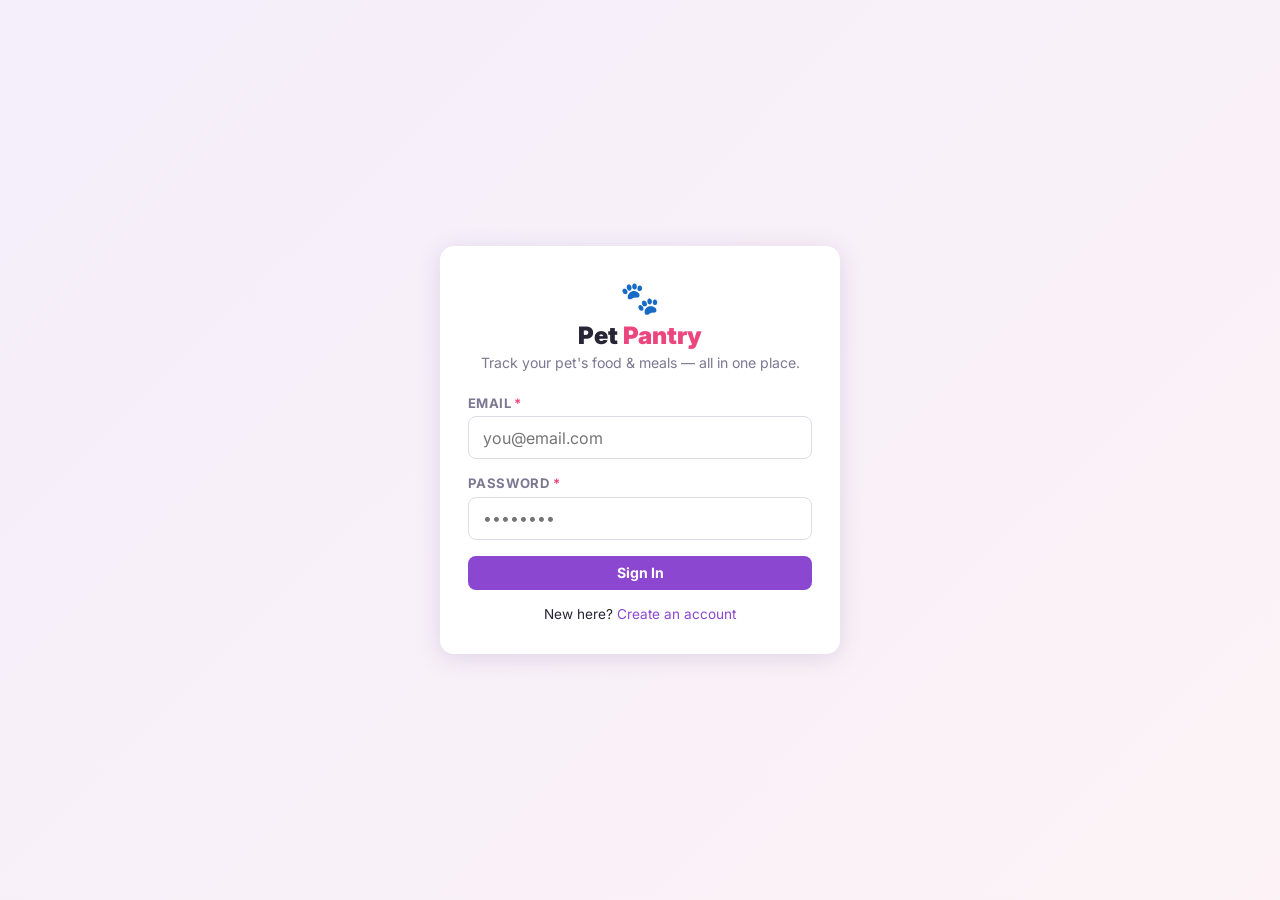
==== index.html @ d0df18e8 "Move files to root for GitHub Pages" ====
<!DOCTYPE html>
<html lang="en">
<head>
<meta charset="UTF-8"/>
<meta name="viewport" content="width=device-width, initial-scale=1.0"/>
<title>Pet Pantry – Sign In</title>
<link rel="preconnect" href="https://fonts.googleapis.com"/>
<link href="https://fonts.googleapis.com/css2?family=Inter:wght@400;600;700;800;900&display=swap" rel="stylesheet"/>
<link rel="stylesheet" href="styles.css"/>
</head>
<body>
<div class="auth-wrap">
  <div class="auth-card">
    <div class="auth-logo">🐾</div>
    <h1>Pet <span style="color:var(--accent)">Pantry</span></h1>
    <p class="auth-sub">Track your pet's food & meals — all in one place.</p>

    <!-- LOGIN FORM -->
    <div id="loginForm">
      <div class="form-group">
        <label>Email <span class="req">*</span></label>
        <input id="loginEmail" type="email" class="form-control" placeholder="you@email.com"/>
      </div>
      <div class="form-group">
        <label>Password <span class="req">*</span></label>
        <input id="loginPass" type="password" class="form-control" placeholder="••••••••"/>
      </div>
      <button class="btn btn-primary btn-full" onclick="doLogin()">Sign In</button>
      <p class="auth-toggle">New here? <a href="#" onclick="toggleAuth()">Create an account</a></p>
    </div>

    <!-- REGISTER FORM -->
    <div id="registerForm" style="display:none">
      <div class="form-group">
        <label>Name <span class="req">*</span></label>
        <input id="regName" type="text" class="form-control" placeholder="Your name"/>
      </div>
      <div class="form-group">
        <label>Email <span class="req">*</span></label>
        <input id="regEmail" type="email" class="form-control" placeholder="you@email.com"/>
      </div>
      <div class="form-group">
        <label>Password <span class="req">*</span></label>
        <input id="regPass" type="password" class="form-control" placeholder="Create a password"/>
      </div>
      <button class="btn btn-primary btn-full" onclick="doRegister()">Create Account</button>
      <p class="auth-toggle">Already have an account? <a href="#" onclick="toggleAuth()">Sign In</a></p>
    </div>
  </div>
</div>

<script src="app.js"></script>
<script>
if (Auth.isLoggedIn()) window.location.href = 'inventory.html';

function toggleAuth() {
  const l = document.getElementById('loginForm');
  const r = document.getElementById('registerForm');
  l.style.display = l.style.display === 'none' ? '' : 'none';
  r.style.display = r.style.display === 'none' ? '' : 'none';
}

function doLogin() {
  const email = document.getElementById('loginEmail').value.trim();
  const pass  = document.getElementById('loginPass').value;
  if (!email || !pass) { toast('Please fill all fields', 'danger'); return; }
  const users = DB.get('users');
  const u = users.find(u => u.email === email && u.password === pass);
  if (!u) { toast('Invalid email or password', 'danger'); return; }
  Auth.login(u);
  window.location.href = 'inventory.html';
}

function doRegister() {
  const name  = document.getElementById('regName').value.trim();
  const email = document.getElementById('regEmail').value.trim();
  const pass  = document.getElementById('regPass').value;
  if (!name || !email || !pass) { toast('Please fill all fields', 'danger'); return; }
  const users = DB.get('users');
  if (users.find(u => u.email === email)) { toast('Email already registered', 'danger'); return; }
  const now = new Date().toISOString();
  const u = { id: uuid(), name, email, password: pass, createdDate: now, lastModifiedDate: now };
  users.push(u);
  DB.set('users', users);
  Auth.login(u);
  window.location.href = 'inventory.html';
}
</script>
</body>
</html>
---- styles.css ----
/* ═══════════════════════════════════════════════════════════
   Pet Pantry – Global Styles
   Mobile-first, modern 2025 design
═══════════════════════════════════════════════════════════ */

/* ---------- Reset & Tokens ---------- */
*, *::before, *::after { box-sizing: border-box; margin: 0; padding: 0; }

:root {
  --brand-h: 270;
  --primary:   hsl(var(--brand-h) 60% 55%);
  --primary-d: hsl(var(--brand-h) 60% 44%);
  --primary-l: hsl(var(--brand-h) 60% 96%);
  --accent:    hsl(340 80% 60%);
  --success:   hsl(145 60% 42%);
  --warning:   hsl(38  90% 52%);
  --danger:    hsl(0   70% 56%);
  --bg:        hsl(250 30% 97%);
  --surface:   #ffffff;
  --surface2:  hsl(250 20% 95%);
  --text:      hsl(250 20% 18%);
  --text-muted:hsl(250 10% 52%);
  --border:    hsl(250 15% 88%);
  --radius:    14px;
  --radius-sm: 8px;
  --shadow:    0 2px 12px rgba(90,60,140,.10);
  --shadow-md: 0 4px 24px rgba(90,60,140,.16);
  --font: 'Inter', system-ui, sans-serif;
  --transition: .18s ease;
}

html { font-size: 16px; scroll-behavior: smooth; }
body {
  font-family: var(--font);
  background: var(--bg);
  color: var(--text);
  min-height: 100vh;
  display: flex; flex-direction: column;
}

a { color: var(--primary); text-decoration: none; }
a:hover { text-decoration: underline; }
img { max-width: 100%; display: block; }
button { cursor: pointer; font-family: inherit; }
input, select, textarea { font-family: inherit; font-size: 1rem; }

/* ---------- Scrollbar ---------- */
::-webkit-scrollbar { width: 6px; }
::-webkit-scrollbar-track { background: var(--surface2); }
::-webkit-scrollbar-thumb { background: var(--border); border-radius: 99px; }

/* ---------- Layout ---------- */
.app-shell { display: flex; flex-direction: column; min-height: 100vh; }

/* ---------- Top Nav ---------- */
.topnav {
  background: var(--surface);
  border-bottom: 1px solid var(--border);
  padding: .75rem 1rem;
  display: flex; align-items: center; gap: .75rem;
  position: sticky; top: 0; z-index: 200;
  box-shadow: var(--shadow);
}
.topnav .logo {
  display: flex; align-items: center; gap: .5rem;
  font-size: 1.2rem; font-weight: 800;
  color: var(--primary); text-decoration: none;
}
.topnav .logo span { color: var(--accent); }
.topnav-spacer { flex: 1; }
.topnav .nav-user {
  display: flex; align-items: center; gap: .5rem;
  font-size: .85rem; color: var(--text-muted);
}
.topnav .nav-user strong { color: var(--text); }
.avatar-chip {
  width: 34px; height: 34px; border-radius: 50%;
  background: var(--primary); color: #fff;
  display: flex; align-items: center; justify-content: center;
  font-weight: 700; font-size: .9rem;
}

/* ---------- Bottom Tab Bar (mobile) ---------- */
.tab-bar {
  position: fixed; bottom: 0; left: 0; right: 0; z-index: 200;
  background: var(--surface);
  border-top: 1px solid var(--border);
  display: flex;
  box-shadow: 0 -2px 12px rgba(90,60,140,.08);
}
.tab-bar a {
  flex: 1; display: flex; flex-direction: column;
  align-items: center; justify-content: center;
  padding: .55rem .25rem .45rem;
  font-size: .68rem; font-weight: 600; color: var(--text-muted);
  text-decoration: none; gap: 3px; transition: color var(--transition);
}
.tab-bar a svg { width: 22px; height: 22px; }
.tab-bar a.active, .tab-bar a:hover { color: var(--primary); }
.tab-bar a.active svg path, .tab-bar a.active svg circle,
.tab-bar a.active svg rect, .tab-bar a.active svg polyline {
  stroke: var(--primary);
}

/* ---------- Main content area ---------- */
.page-content {
  flex: 1;
  padding: 1rem 1rem 5.5rem; /* bottom pad for tab-bar */
  max-width: 680px;
  margin: 0 auto; width: 100%;
}

/* ---------- Page header ---------- */
.page-header {
  display: flex; align-items: center; justify-content: space-between;
  margin-bottom: 1rem;
}
.page-header h1 { font-size: 1.4rem; font-weight: 800; }

/* ---------- Search bar ---------- */
.search-wrap {
  position: relative; margin-bottom: 1rem;
}
.search-wrap svg {
  position: absolute; left: .75rem; top: 50%; transform: translateY(-50%);
  color: var(--text-muted); pointer-events: none;
}
.search-wrap input {
  width: 100%; padding: .65rem .75rem .65rem 2.4rem;
  border: 1.5px solid var(--border); border-radius: var(--radius);
  background: var(--surface); color: var(--text);
  transition: border-color var(--transition);
}
.search-wrap input:focus { outline: none; border-color: var(--primary); }

/* ---------- Filter chips ---------- */
.filter-chips {
  display: flex; gap: .5rem; flex-wrap: wrap; margin-bottom: 1rem;
}
.chip {
  padding: .3rem .85rem; border-radius: 99px;
  border: 1.5px solid var(--border); background: var(--surface);
  font-size: .8rem; font-weight: 600; color: var(--text-muted);
  cursor: pointer; transition: all var(--transition);
}
.chip.active, .chip:hover {
  background: var(--primary); border-color: var(--primary); color: #fff;
}

/* ---------- Cards ---------- */
.card {
  background: var(--surface); border-radius: var(--radius);
  border: 1px solid var(--border); box-shadow: var(--shadow);
  margin-bottom: .75rem; overflow: hidden;
}
.card-header {
  padding: .85rem 1rem;
  display: flex; align-items: center; gap: .75rem;
  cursor: pointer; user-select: none;
}
.card-header .card-icon {
  width: 40px; height: 40px; border-radius: 10px;
  background: var(--primary-l); display: flex;
  align-items: center; justify-content: center;
  font-size: 1.3rem; flex-shrink: 0;
}
.card-header .card-title { flex: 1; }
.card-header .card-title h3 { font-size: 1rem; font-weight: 700; }
.card-header .card-title p { font-size: .78rem; color: var(--text-muted); margin-top: 2px; }
.card-chevron { transition: transform var(--transition); color: var(--text-muted); }
.card-chevron.open { transform: rotate(180deg); }
.card-body { padding: 0 1rem 1rem; display: none; }
.card-body.open { display: block; }

/* Expiration row inside expanded card */
.exp-row {
  display: flex; align-items: center; gap: .5rem;
  padding: .5rem 0; border-top: 1px solid var(--border);
}
.exp-row:first-child { border-top: none; }
.exp-badge {
  padding: .2rem .6rem; border-radius: 99px; font-size: .72rem; font-weight: 700;
  flex-shrink: 0;
}
.exp-badge.ok   { background: hsl(145 60% 90%); color: hsl(145 60% 30%); }
.exp-badge.soon { background: hsl(38 90% 90%);  color: hsl(38 90% 32%); }
.exp-badge.past { background: hsl(0 70% 92%);   color: hsl(0 70% 36%); }
.exp-qty { margin-left: auto; font-weight: 700; font-size: .9rem; }
.exp-actions { display: flex; gap: .35rem; }

/* inline adjust */
.inline-adjust {
  display: flex; align-items: center; gap: .35rem;
  animation: fadeIn .15s ease;
}
.inline-adjust input {
  width: 72px; padding: .35rem .5rem;
  border: 1.5px solid var(--primary); border-radius: var(--radius-sm);
}

/* ---------- Buttons ---------- */
.btn {
  display: inline-flex; align-items: center; gap: .4rem;
  padding: .55rem 1.1rem; border-radius: var(--radius-sm);
  font-weight: 700; font-size: .88rem; border: none;
  transition: all var(--transition);
}
.btn-primary   { background: var(--primary); color: #fff; }
.btn-primary:hover { background: var(--primary-d); }
.btn-accent    { background: var(--accent); color: #fff; }
.btn-accent:hover  { filter: brightness(.9); }
.btn-ghost  {
  background: transparent; border: 1.5px solid var(--border);
  color: var(--text);
}
.btn-ghost:hover { border-color: var(--primary); color: var(--primary); }
.btn-danger { background: var(--danger); color: #fff; }
.btn-danger:hover { filter: brightness(.9); }
.btn-sm { padding: .35rem .7rem; font-size: .78rem; border-radius: 6px; }
.btn-icon {
  width: 34px; height: 34px; padding: 0;
  border-radius: 8px; justify-content: center;
}
.btn-full { width: 100%; justify-content: center; }

/* FAB */
.fab {
  position: fixed; bottom: 5.5rem; right: 1.25rem; z-index: 190;
  width: 56px; height: 56px; border-radius: 50%;
  background: var(--primary); color: #fff; border: none;
  box-shadow: var(--shadow-md);
  display: flex; align-items: center; justify-content: center;
  font-size: 1.6rem; transition: all var(--transition);
}
.fab:hover { background: var(--primary-d); transform: scale(1.07); }

/* ---------- Forms ---------- */
.form-group { margin-bottom: 1rem; }
.form-group label {
  display: block; font-size: .82rem; font-weight: 700;
  color: var(--text-muted); margin-bottom: .35rem; letter-spacing: .03em;
  text-transform: uppercase;
}
.form-group label .req { color: var(--accent); }
.form-control {
  width: 100%; padding: .65rem .85rem;
  border: 1.5px solid var(--border); border-radius: var(--radius-sm);
  background: var(--surface); color: var(--text);
  transition: border-color var(--transition);
}
.form-control:focus { outline: none; border-color: var(--primary); }
.form-row { display: flex; gap: .75rem; }
.form-row .form-group { flex: 1; }
.form-hint { font-size: .75rem; color: var(--text-muted); margin-top: .25rem; }

/* multi-select chips inside form */
.multi-chip-wrap {
  display: flex; flex-wrap: wrap; gap: .4rem; margin-top: .4rem;
}
.multi-chip {
  padding: .25rem .7rem; border-radius: 99px;
  border: 1.5px solid var(--border); background: var(--surface);
  font-size: .8rem; cursor: pointer; transition: all var(--transition);
}
.multi-chip.sel { background: var(--primary); border-color: var(--primary); color: #fff; }

/* ---------- Modal ---------- */
.modal-backdrop {
  display: none; position: fixed; inset: 0; z-index: 500;
  background: rgba(20,10,40,.45); backdrop-filter: blur(3px);
  align-items: flex-end; justify-content: center;
}
.modal-backdrop.open { display: flex; }
.modal {
  background: var(--surface); border-radius: var(--radius) var(--radius) 0 0;
  width: 100%; max-width: 560px; max-height: 92vh;
  overflow-y: auto; padding: 1.25rem 1.25rem 2rem;
  animation: slideUp .25s ease;
}
@media (min-width: 600px) {
  .modal-backdrop { align-items: center; }
  .modal { border-radius: var(--radius); max-height: 88vh; }
}
.modal-header {
  display: flex; align-items: center; justify-content: space-between;
  margin-bottom: 1.25rem;
}
.modal-header h2 { font-size: 1.15rem; font-weight: 800; }
.modal-close {
  width: 32px; height: 32px; border-radius: 50%; border: none;
  background: var(--surface2); color: var(--text);
  display: flex; align-items: center; justify-content: center;
  font-size: 1.1rem;
}
.modal-footer {
  display: flex; gap: .75rem; justify-content: flex-end;
  margin-top: 1.25rem; padding-top: 1rem;
  border-top: 1px solid var(--border);
}

/* ---------- Empty state ---------- */
.empty-state {
  text-align: center; padding: 3rem 1.5rem;
  color: var(--text-muted);
}
.empty-state .empty-icon { font-size: 3rem; margin-bottom: .75rem; }
.empty-state p { font-size: .95rem; margin-bottom: 1rem; }

/* ---------- Meal log list ---------- */
.meal-card {
  background: var(--surface); border-radius: var(--radius);
  border: 1px solid var(--border); box-shadow: var(--shadow);
  padding: .85rem 1rem; margin-bottom: .6rem;
  display: grid; grid-template-columns: 1fr auto; gap: .25rem .75rem;
}
.meal-card .mc-pet { font-size: .78rem; color: var(--primary); font-weight: 700; }
.meal-card .mc-food { font-size: .95rem; font-weight: 700; }
.meal-card .mc-meta { font-size: .78rem; color: var(--text-muted); }
.meal-card .mc-date { font-size: .75rem; color: var(--text-muted); text-align: right; }
.star-rating { color: var(--warning); font-size: .85rem; }

/* ---------- Pet profile card ---------- */
.pet-card {
  background: var(--surface); border-radius: var(--radius);
  border: 1px solid var(--border); box-shadow: var(--shadow);
  padding: 1rem; display: flex; gap: 1rem; align-items: center;
  margin-bottom: .75rem;
}
.pet-avatar {
  width: 54px; height: 54px; border-radius: 50%;
  background: var(--primary-l); display: flex;
  align-items: center; justify-content: center;
  font-size: 1.6rem; flex-shrink: 0;
}
.pet-info h3 { font-size: 1rem; font-weight: 700; }
.pet-info p  { font-size: .8rem; color: var(--text-muted); margin-top: 2px; }
.pet-card .pet-actions { margin-left: auto; display: flex; gap: .35rem; }

/* ---------- Dashboard summary chips ---------- */
.stat-row {
  display: grid; grid-template-columns: repeat(3, 1fr); gap: .6rem;
  margin-bottom: 1.25rem;
}
.stat-chip {
  background: var(--surface); border-radius: var(--radius);
  border: 1px solid var(--border); box-shadow: var(--shadow);
  padding: .75rem; text-align: center;
}
.stat-chip .sc-val { font-size: 1.5rem; font-weight: 800; color: var(--primary); }
.stat-chip .sc-lbl { font-size: .7rem; color: var(--text-muted); font-weight: 600; }

/* ---------- Auth pages ---------- */
.auth-wrap {
  min-height: 100vh; display: flex; align-items: center;
  justify-content: center; padding: 1.5rem;
  background: linear-gradient(135deg, hsl(270 60% 96%), hsl(340 60% 97%));
}
.auth-card {
  background: var(--surface); border-radius: var(--radius);
  box-shadow: var(--shadow-md); padding: 2rem 1.75rem;
  width: 100%; max-width: 400px;
}
.auth-card .auth-logo {
  text-align: center; font-size: 2rem; margin-bottom: .25rem;
}
.auth-card h1 { text-align: center; font-size: 1.5rem; font-weight: 900; margin-bottom: .25rem; }
.auth-card .auth-sub {
  text-align: center; color: var(--text-muted); font-size: .88rem; margin-bottom: 1.5rem;
}
.auth-toggle { text-align: center; margin-top: 1rem; font-size: .85rem; }

/* ---------- Animations ---------- */
@keyframes fadeIn { from { opacity: 0; } to { opacity: 1; } }
@keyframes slideUp {
  from { transform: translateY(30px); opacity: 0; }
  to   { transform: translateY(0);    opacity: 1; }
}

/* ---------- Toast ---------- */
.toast-wrap {
  position: fixed; top: 1rem; left: 50%; transform: translateX(-50%);
  z-index: 9999; display: flex; flex-direction: column; gap: .5rem;
  pointer-events: none;
}
.toast {
  background: var(--text); color: #fff; padding: .65rem 1.2rem;
  border-radius: var(--radius-sm); font-size: .88rem; font-weight: 600;
  box-shadow: var(--shadow-md); animation: fadeIn .2s ease;
  pointer-events: auto; white-space: nowrap;
}
.toast.success { background: var(--success); }
.toast.danger  { background: var(--danger);  }
.toast.warning { background: var(--warning); color: var(--text); }

/* ---------- Responsive desktop upgrades ---------- */
@media (min-width: 768px) {
  .page-content { padding: 1.5rem 1.5rem 2rem; max-width: 820px; }
  .tab-bar { display: none; }
  .fab { bottom: 1.5rem; }

  /* sidebar nav on desktop */
  .app-shell { flex-direction: row; }
  .sidebar {
    display: flex; flex-direction: column; gap: .25rem;
    width: 220px; flex-shrink: 0;
    background: var(--surface); border-right: 1px solid var(--border);
    padding: 1.25rem .75rem; position: sticky; top: 0; height: 100vh;
    overflow-y: auto;
  }
  .sidebar .s-logo {
    display: flex; align-items: center; gap: .5rem;
    font-size: 1.2rem; font-weight: 900; color: var(--primary);
    padding: .25rem .5rem; margin-bottom: 1rem;
    text-decoration: none;
  }
  .sidebar .s-logo span { color: var(--accent); }
  .sidebar a.s-link {
    display: flex; align-items: center; gap: .65rem;
    padding: .6rem .75rem; border-radius: var(--radius-sm);
    font-size: .9rem; font-weight: 600; color: var(--text-muted);
    text-decoration: none; transition: all var(--transition);
  }
  .sidebar a.s-link:hover, .sidebar a.s-link.active {
    background: var(--primary-l); color: var(--primary);
  }
  .sidebar a.s-link svg { width: 20px; height: 20px; flex-shrink: 0; }
  .sidebar .s-divider { height: 1px; background: var(--border); margin: .5rem 0; }
  .sidebar-main { flex: 1; display: flex; flex-direction: column; min-height: 0; }
  .topnav { display: none; } /* hide top nav, sidebar shows on desktop */
}
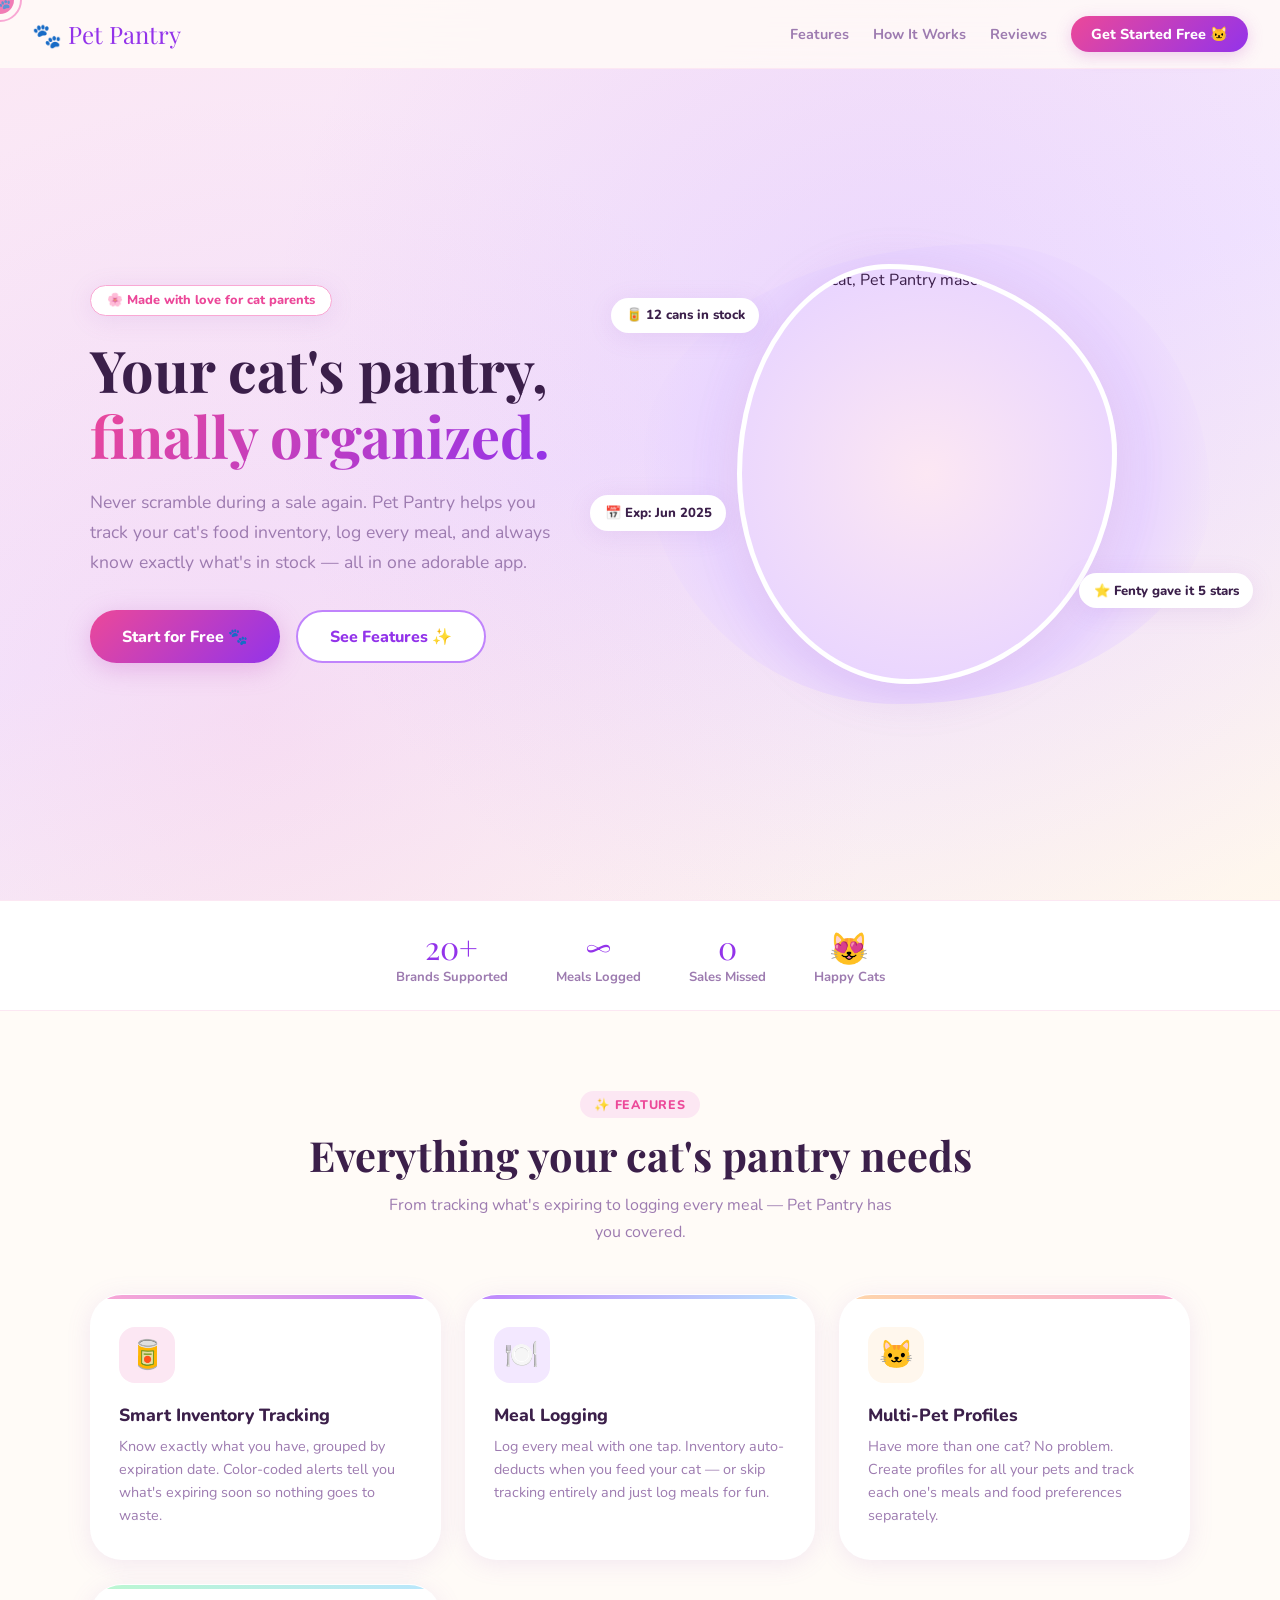
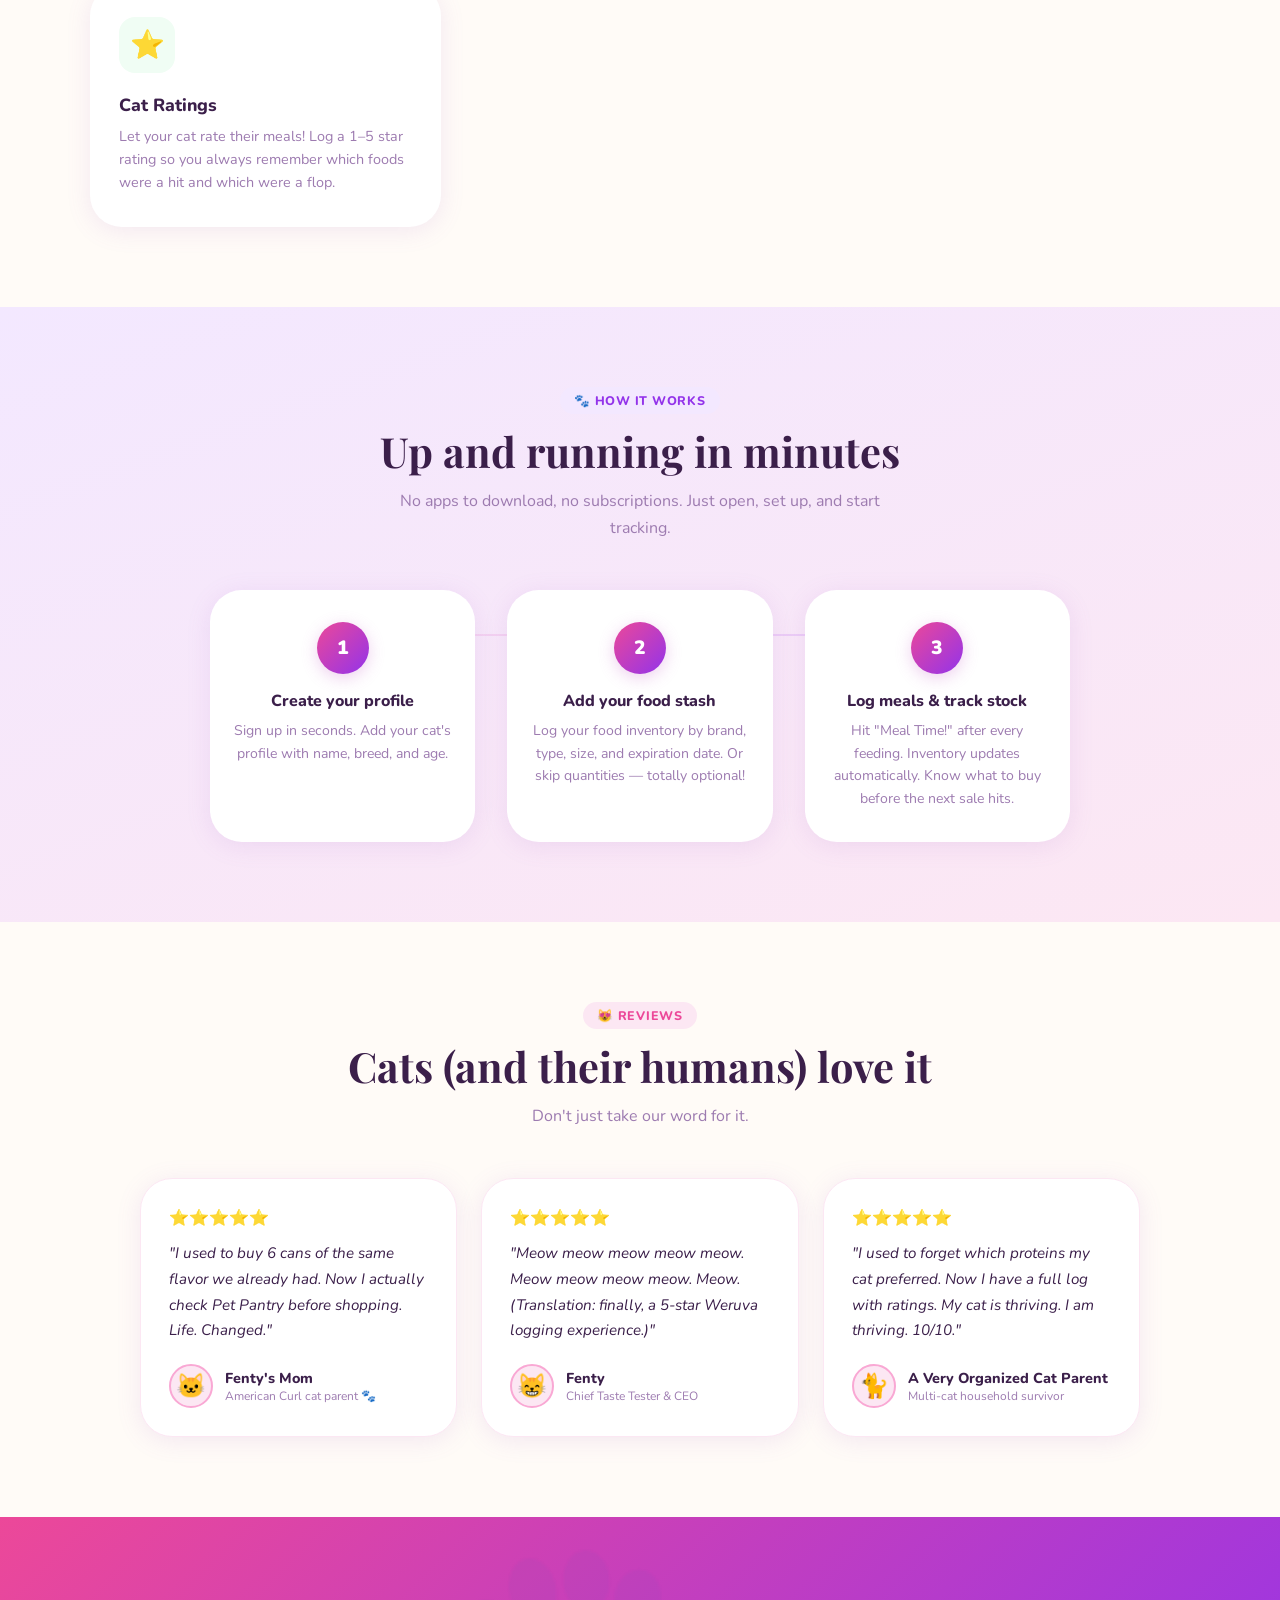
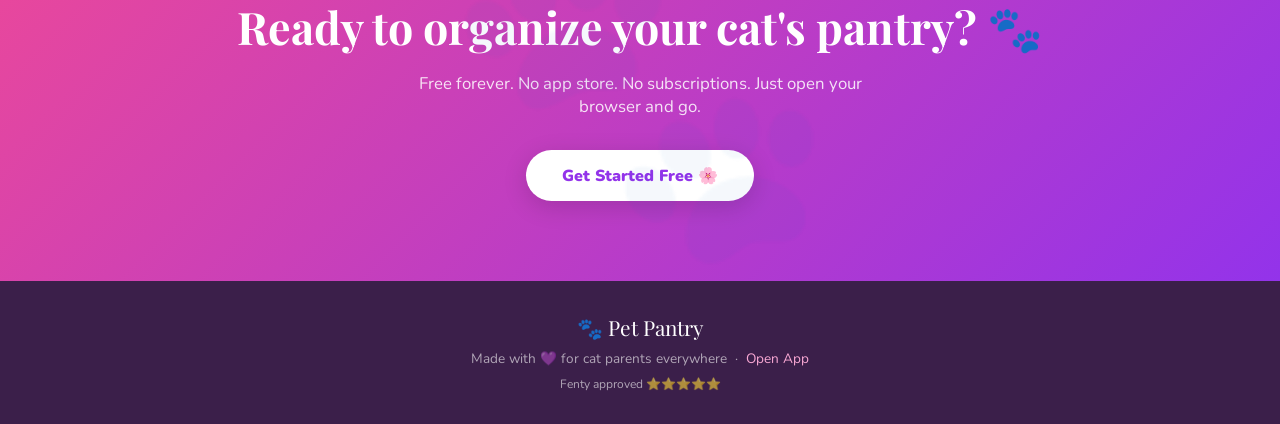
==== commit 1e1f8eda: "✨ Add landing page with Fenty as mascot" ====
--- a/index.html
+++ b/index.html
@@ -3,87 +3,694 @@
 <head>
 <meta charset="UTF-8"/>
 <meta name="viewport" content="width=device-width, initial-scale=1.0"/>
-<title>Pet Pantry – Sign In</title>
+<title>Pet Pantry – Never Run Out of Cat Food Again 🐾</title>
 <link rel="preconnect" href="https://fonts.googleapis.com"/>
-<link href="https://fonts.googleapis.com/css2?family=Inter:wght@400;600;700;800;900&display=swap" rel="stylesheet"/>
-<link rel="stylesheet" href="styles.css"/>
+<link href="https://fonts.googleapis.com/css2?family=Nunito:wght@400;600;700;800;900&family=Playfair+Display:wght@700;900&display=swap" rel="stylesheet"/>
+<style>
+/* ═══════════════════════════════════════
+   RESET & TOKENS
+═══════════════════════════════════════ */
+*, *::before, *::after { box-sizing: border-box; margin: 0; padding: 0; }
+
+:root {
+  --pink:       #f9a8d4;
+  --pink-l:     #fce7f3;
+  --pink-d:     #ec4899;
+  --purple:     #c084fc;
+  --purple-l:   #f3e8ff;
+  --purple-d:   #9333ea;
+  --lavender:   #e9d5ff;
+  --peach:      #fed7aa;
+  --peach-l:    #fff7ed;
+  --mint:       #bbf7d0;
+  --mint-l:     #f0fdf4;
+  --sky:        #bae6fd;
+  --yellow:     #fef08a;
+  --cream:      #fffbf7;
+  --text:       #3b1f4a;
+  --text-muted: #9d7bb0;
+  --white:      #ffffff;
+  --radius:     20px;
+  --radius-lg:  32px;
+  --shadow:     0 4px 24px rgba(160,100,200,.13);
+  --shadow-lg:  0 8px 48px rgba(160,100,200,.18);
+  --font-body:  'Nunito', sans-serif;
+  --font-head:  'Playfair Display', serif;
+  --transition: .25s cubic-bezier(.4,0,.2,1);
+}
+
+html { scroll-behavior: smooth; font-size: 16px; }
+body {
+  font-family: var(--font-body);
+  background: var(--cream);
+  color: var(--text);
+  overflow-x: hidden;
+  cursor: none; /* custom cursor */
+}
+
+/* ── Custom paw cursor ── */
+.cursor {
+  width: 28px; height: 28px;
+  background: var(--pink-d);
+  border-radius: 50%;
+  position: fixed; top: 0; left: 0; z-index: 9999;
+  pointer-events: none;
+  transform: translate(-50%,-50%);
+  transition: transform .12s ease, background .2s;
+  opacity: .7;
+  font-size: 18px; display: flex; align-items: center; justify-content: center;
+}
+.cursor-ring {
+  width: 44px; height: 44px;
+  border: 2px solid var(--pink);
+  border-radius: 50%;
+  position: fixed; top: 0; left: 0; z-index: 9998;
+  pointer-events: none;
+  transform: translate(-50%,-50%);
+  transition: transform .22s ease;
+}
+
+/* ── Floating paws background ── */
+.paw-bg {
+  position: fixed; inset: 0; z-index: 0;
+  pointer-events: none; overflow: hidden;
+}
+.paw-bg span {
+  position: absolute;
+  font-size: 1.5rem;
+  opacity: .07;
+  animation: floatPaw linear infinite;
+  user-select: none;
+}
+
+@keyframes floatPaw {
+  from { transform: translateY(110vh) rotate(0deg); opacity: .07; }
+  to   { transform: translateY(-10vh) rotate(360deg); opacity: 0; }
+}
+
+/* ── Scroll fade-in ── */
+.reveal {
+  opacity: 0;
+  transform: translateY(36px);
+  transition: opacity .7s ease, transform .7s ease;
+}
+.reveal.visible {
+  opacity: 1;
+  transform: translateY(0);
+}
+
+/* ═══════════════════════════════════════
+   NAV
+═══════════════════════════════════════ */
+nav {
+  position: fixed; top: 0; left: 0; right: 0; z-index: 500;
+  padding: 1rem 2rem;
+  display: flex; align-items: center; justify-content: space-between;
+  background: rgba(255,251,247,.85);
+  backdrop-filter: blur(16px);
+  border-bottom: 1px solid var(--pink-l);
+  transition: box-shadow var(--transition);
+}
+nav.scrolled { box-shadow: var(--shadow); }
+.nav-logo {
+  font-family: var(--font-head);
+  font-size: 1.5rem; color: var(--purple-d);
+  text-decoration: none; display: flex; align-items: center; gap: .4rem;
+}
+.nav-links { display: flex; gap: 1.5rem; align-items: center; }
+.nav-links a {
+  font-weight: 700; font-size: .9rem; color: var(--text-muted);
+  text-decoration: none; transition: color var(--transition);
+}
+.nav-links a:hover { color: var(--purple-d); }
+.nav-cta {
+  background: linear-gradient(135deg, var(--pink-d), var(--purple-d));
+  color: #fff !important;
+  padding: .5rem 1.25rem; border-radius: 99px;
+  font-weight: 800 !important;
+  box-shadow: 0 4px 16px rgba(200,100,200,.3);
+  transition: transform var(--transition), box-shadow var(--transition) !important;
+}
+.nav-cta:hover { transform: translateY(-2px) !important; box-shadow: 0 6px 24px rgba(200,100,200,.4) !important; }
+
+/* mobile nav */
+.hamburger { display: none; background: none; border: none; font-size: 1.5rem; cursor: none; }
+@media (max-width: 600px) {
+  .nav-links { display: none; flex-direction: column; position: absolute;
+    top: 100%; left: 0; right: 0; background: var(--cream);
+    padding: 1.5rem 2rem; border-bottom: 1px solid var(--pink-l); gap: 1rem; }
+  .nav-links.open { display: flex; }
+  .hamburger { display: block; }
+}
+
+/* ═══════════════════════════════════════
+   HERO
+═══════════════════════════════════════ */
+.hero {
+  min-height: 100vh;
+  display: flex; align-items: center;
+  padding: 7rem 2rem 4rem;
+  position: relative; z-index: 1;
+  background: linear-gradient(160deg, var(--pink-l) 0%, var(--purple-l) 50%, var(--peach-l) 100%);
+  overflow: hidden;
+}
+.hero::before {
+  content: '';
+  position: absolute; inset: 0;
+  background: radial-gradient(circle at 70% 40%, rgba(192,132,252,.18) 0%, transparent 60%),
+              radial-gradient(circle at 20% 80%, rgba(249,168,212,.22) 0%, transparent 50%);
+  pointer-events: none;
+}
+.hero-inner {
+  max-width: 1100px; margin: 0 auto; width: 100%;
+  display: grid; grid-template-columns: 1fr 1fr; gap: 3rem; align-items: center;
+}
+@media (max-width: 768px) {
+  .hero-inner { grid-template-columns: 1fr; text-align: center; }
+  .hero-img-wrap { order: -1; }
+}
+
+.hero-badge {
+  display: inline-flex; align-items: center; gap: .4rem;
+  background: var(--white); border: 1.5px solid var(--pink);
+  border-radius: 99px; padding: .35rem 1rem;
+  font-size: .8rem; font-weight: 800; color: var(--pink-d);
+  margin-bottom: 1.25rem;
+  box-shadow: var(--shadow);
+}
+.hero h1 {
+  font-family: var(--font-head);
+  font-size: clamp(2.2rem, 5vw, 3.6rem);
+  line-height: 1.15;
+  color: var(--text);
+  margin-bottom: 1.25rem;
+}
+.hero h1 .highlight {
+  background: linear-gradient(135deg, var(--pink-d), var(--purple-d));
+  -webkit-background-clip: text; -webkit-text-fill-color: transparent;
+  background-clip: text;
+}
+.hero p {
+  font-size: 1.1rem; color: var(--text-muted);
+  line-height: 1.7; margin-bottom: 2rem; max-width: 460px;
+}
+@media (max-width: 768px) { .hero p { margin: 0 auto 2rem; } }
+
+.hero-btns { display: flex; gap: 1rem; flex-wrap: wrap; }
+@media (max-width: 768px) { .hero-btns { justify-content: center; } }
+
+.btn-primary-lg {
+  display: inline-flex; align-items: center; gap: .5rem;
+  background: linear-gradient(135deg, var(--pink-d), var(--purple-d));
+  color: #fff; font-weight: 800; font-size: 1rem;
+  padding: .85rem 2rem; border-radius: 99px; border: none;
+  box-shadow: 0 6px 24px rgba(200,100,200,.35);
+  text-decoration: none;
+  transition: transform var(--transition), box-shadow var(--transition);
+  cursor: none;
+}
+.btn-primary-lg:hover { transform: translateY(-3px); box-shadow: 0 10px 32px rgba(200,100,200,.45); }
+
+.btn-ghost-lg {
+  display: inline-flex; align-items: center; gap: .5rem;
+  background: var(--white); color: var(--purple-d);
+  font-weight: 800; font-size: 1rem;
+  padding: .85rem 2rem; border-radius: 99px;
+  border: 2px solid var(--purple);
+  text-decoration: none;
+  transition: transform var(--transition), border-color var(--transition);
+  cursor: none;
+}
+.btn-ghost-lg:hover { transform: translateY(-3px); border-color: var(--purple-d); }
+
+/* hero image */
+.hero-img-wrap {
+  position: relative; display: flex; justify-content: center;
+}
+.hero-img-blob {
+  position: absolute; inset: -20px;
+  background: radial-gradient(circle, var(--pink-l) 0%, var(--lavender) 60%, transparent 80%);
+  border-radius: 60% 40% 55% 45% / 45% 55% 45% 55%;
+  animation: blobMorph 6s ease-in-out infinite alternate;
+  z-index: 0;
+}
+@keyframes blobMorph {
+  from { border-radius: 60% 40% 55% 45% / 45% 55% 45% 55%; }
+  to   { border-radius: 45% 55% 40% 60% / 55% 45% 60% 40%; }
+}
+.hero-img {
+  position: relative; z-index: 1;
+  width: min(380px, 90vw); height: min(420px, 90vw);
+  object-fit: cover; object-position: center top;
+  border-radius: 40% 60% 55% 45% / 50% 45% 55% 50%;
+  border: 5px solid var(--white);
+  box-shadow: var(--shadow-lg);
+  animation: floatImg 4s ease-in-out infinite alternate;
+}
+@keyframes floatImg {
+  from { transform: translateY(0px) rotate(-1deg); }
+  to   { transform: translateY(-14px) rotate(1deg); }
+}
+
+/* floating badges on hero image */
+.hero-float {
+  position: absolute; z-index: 2;
+  background: var(--white); border-radius: var(--radius);
+  padding: .55rem .9rem; box-shadow: var(--shadow);
+  font-weight: 800; font-size: .82rem; color: var(--text);
+  display: flex; align-items: center; gap: .4rem;
+  animation: floatBadge 3s ease-in-out infinite alternate;
+}
+.hero-float.f1 { top: 8%; left: -10%; animation-delay: 0s; }
+.hero-float.f2 { bottom: 18%; right: -12%; animation-delay: .8s; }
+.hero-float.f3 { top: 55%; left: -14%; animation-delay: 1.4s; }
+@keyframes floatBadge {
+  from { transform: translateY(0); }
+  to   { transform: translateY(-8px); }
+}
+@media (max-width: 768px) {
+  .hero-float.f1 { left: 0; top: 0; }
+  .hero-float.f2 { right: 0; bottom: 10%; }
+  .hero-float.f3 { display: none; }
+}
+
+/* ── Stat strip ── */
+.stat-strip {
+  background: var(--white);
+  border-top: 1px solid var(--pink-l);
+  border-bottom: 1px solid var(--pink-l);
+  padding: 1.5rem 2rem;
+  display: flex; justify-content: center; gap: 3rem; flex-wrap: wrap;
+  position: relative; z-index: 1;
+}
+.stat-item { text-align: center; }
+.stat-item .sv { font-family: var(--font-head); font-size: 2rem; color: var(--purple-d); }
+.stat-item .sl { font-size: .82rem; font-weight: 700; color: var(--text-muted); }
+
+/* ═══════════════════════════════════════
+   FEATURES
+═══════════════════════════════════════ */
+.section {
+  padding: 5rem 2rem;
+  position: relative; z-index: 1;
+}
+.section-tag {
+  display: inline-block;
+  background: var(--pink-l); color: var(--pink-d);
+  border-radius: 99px; padding: .3rem .9rem;
+  font-size: .78rem; font-weight: 800;
+  letter-spacing: .06em; text-transform: uppercase;
+  margin-bottom: .75rem;
+}
+.section-title {
+  font-family: var(--font-head);
+  font-size: clamp(1.8rem, 4vw, 2.6rem);
+  margin-bottom: .75rem; line-height: 1.2;
+}
+.section-sub {
+  font-size: 1rem; color: var(--text-muted);
+  max-width: 520px; line-height: 1.7;
+}
+.center { text-align: center; }
+.center .section-sub { margin: 0 auto; }
+
+.features-grid {
+  max-width: 1100px; margin: 3rem auto 0;
+  display: grid; grid-template-columns: repeat(auto-fit, minmax(260px, 1fr));
+  gap: 1.5rem;
+}
+.feat-card {
+  background: var(--white);
+  border-radius: var(--radius-lg);
+  padding: 2rem 1.75rem;
+  box-shadow: var(--shadow);
+  border: 1.5px solid transparent;
+  transition: transform var(--transition), border-color var(--transition), box-shadow var(--transition);
+  position: relative; overflow: hidden;
+}
+.feat-card::before {
+  content: '';
+  position: absolute; top: 0; left: 0; right: 0; height: 4px;
+  border-radius: var(--radius-lg) var(--radius-lg) 0 0;
+}
+.feat-card.c1::before { background: linear-gradient(90deg, var(--pink), var(--purple)); }
+.feat-card.c2::before { background: linear-gradient(90deg, var(--purple), var(--sky)); }
+.feat-card.c3::before { background: linear-gradient(90deg, var(--peach), var(--pink)); }
+.feat-card.c4::before { background: linear-gradient(90deg, var(--mint), var(--sky)); }
+.feat-card:hover {
+  transform: translateY(-6px);
+  border-color: var(--pink);
+  box-shadow: var(--shadow-lg);
+}
+.feat-icon {
+  width: 56px; height: 56px; border-radius: 16px;
+  display: flex; align-items: center; justify-content: center;
+  font-size: 1.75rem; margin-bottom: 1.25rem;
+}
+.feat-card.c1 .feat-icon { background: var(--pink-l); }
+.feat-card.c2 .feat-icon { background: var(--purple-l); }
+.feat-card.c3 .feat-icon { background: var(--peach-l); }
+.feat-card.c4 .feat-icon { background: var(--mint-l); }
+.feat-card h3 { font-size: 1.1rem; font-weight: 800; margin-bottom: .5rem; }
+.feat-card p  { font-size: .9rem; color: var(--text-muted); line-height: 1.6; }
+
+/* ═══════════════════════════════════════
+   HOW IT WORKS
+═══════════════════════════════════════ */
+.how-section {
+  padding: 5rem 2rem;
+  background: linear-gradient(160deg, var(--purple-l), var(--pink-l));
+  position: relative; z-index: 1;
+}
+.steps {
+  max-width: 860px; margin: 3rem auto 0;
+  display: grid; grid-template-columns: repeat(auto-fit, minmax(220px, 1fr));
+  gap: 2rem; position: relative;
+}
+.steps::before {
+  content: '';
+  position: absolute; top: 44px; left: 15%; right: 15%; height: 2px;
+  background: linear-gradient(90deg, var(--pink), var(--purple));
+  opacity: .3;
+}
+@media (max-width: 600px) { .steps::before { display: none; } }
+
+.step {
+  text-align: center;
+  background: var(--white);
+  border-radius: var(--radius-lg);
+  padding: 2rem 1.5rem;
+  box-shadow: var(--shadow);
+  transition: transform var(--transition);
+}
+.step:hover { transform: translateY(-4px); }
+.step-num {
+  width: 52px; height: 52px; border-radius: 50%;
+  background: linear-gradient(135deg, var(--pink-d), var(--purple-d));
+  color: #fff; font-weight: 900; font-size: 1.2rem;
+  display: flex; align-items: center; justify-content: center;
+  margin: 0 auto 1rem;
+  box-shadow: 0 4px 16px rgba(200,100,200,.3);
+}
+.step h3 { font-size: 1rem; font-weight: 800; margin-bottom: .5rem; }
+.step p  { font-size: .88rem; color: var(--text-muted); line-height: 1.6; }
+
+/* ═══════════════════════════════════════
+   TESTIMONIALS (from cats 😂)
+═══════════════════════════════════════ */
+.testi-section {
+  padding: 5rem 2rem;
+  position: relative; z-index: 1;
+}
+.testi-grid {
+  max-width: 1000px; margin: 3rem auto 0;
+  display: grid; grid-template-columns: repeat(auto-fit, minmax(280px, 1fr));
+  gap: 1.5rem;
+}
+.testi-card {
+  background: var(--white);
+  border-radius: var(--radius-lg);
+  padding: 1.75rem;
+  box-shadow: var(--shadow);
+  border: 1.5px solid var(--pink-l);
+  transition: transform var(--transition);
+}
+.testi-card:hover { transform: translateY(-4px); }
+.testi-stars { font-size: 1rem; margin-bottom: .75rem; color: #f59e0b; }
+.testi-quote {
+  font-size: .95rem; color: var(--text); line-height: 1.7;
+  margin-bottom: 1.25rem; font-style: italic;
+}
+.testi-author {
+  display: flex; align-items: center; gap: .75rem;
+}
+.testi-avatar {
+  width: 44px; height: 44px; border-radius: 50%;
+  background: var(--pink-l); font-size: 1.5rem;
+  display: flex; align-items: center; justify-content: center;
+  border: 2px solid var(--pink);
+}
+.testi-author h4 { font-size: .9rem; font-weight: 800; }
+.testi-author p  { font-size: .75rem; color: var(--text-muted); }
+
+/* ═══════════════════════════════════════
+   CTA SECTION
+═══════════════════════════════════════ */
+.cta-section {
+  padding: 5rem 2rem;
+  background: linear-gradient(135deg, var(--pink-d), var(--purple-d));
+  text-align: center; position: relative; z-index: 1; overflow: hidden;
+}
+.cta-section::before {
+  content: '🐾';
+  position: absolute; font-size: 20rem; opacity: .04;
+  top: 50%; left: 50%; transform: translate(-50%,-50%);
+  pointer-events: none; user-select: none;
+}
+.cta-section h2 {
+  font-family: var(--font-head);
+  font-size: clamp(1.8rem, 4vw, 2.8rem);
+  color: #fff; margin-bottom: 1rem;
+}
+.cta-section p {
+  color: rgba(255,255,255,.85); font-size: 1.05rem;
+  margin-bottom: 2rem; max-width: 480px; margin-left: auto; margin-right: auto;
+}
+.btn-white {
+  display: inline-flex; align-items: center; gap: .5rem;
+  background: #fff; color: var(--purple-d);
+  font-weight: 900; font-size: 1rem;
+  padding: .9rem 2.25rem; border-radius: 99px;
+  text-decoration: none; box-shadow: 0 6px 24px rgba(0,0,0,.15);
+  transition: transform var(--transition), box-shadow var(--transition);
+  cursor: none;
+}
+.btn-white:hover { transform: translateY(-3px); box-shadow: 0 10px 32px rgba(0,0,0,.2); }
+
+/* ═══════════════════════════════════════
+   FOOTER
+═══════════════════════════════════════ */
+footer {
+  background: var(--text); color: rgba(255,255,255,.6);
+  padding: 2rem; text-align: center;
+  font-size: .85rem; position: relative; z-index: 1;
+}
+footer a { color: var(--pink); text-decoration: none; }
+footer .footer-logo {
+  font-family: var(--font-head); font-size: 1.3rem;
+  color: #fff; margin-bottom: .5rem; display: block;
+}
+
+/* ═══════════════════════════════════════
+   RESPONSIVE TWEAKS
+═══════════════════════════════════════ */
+@media (max-width: 768px) {
+  .stat-strip { gap: 1.5rem; }
+  .hero { padding: 6rem 1.25rem 3rem; }
+  .section { padding: 3.5rem 1.25rem; }
+  .how-section { padding: 3.5rem 1.25rem; }
+  .testi-section { padding: 3.5rem 1.25rem; }
+  .cta-section { padding: 3.5rem 1.25rem; }
+}
+</style>
 </head>
 <body>
-<div class="auth-wrap">
-  <div class="auth-card">
-    <div class="auth-logo">🐾</div>
-    <h1>Pet <span style="color:var(--accent)">Pantry</span></h1>
-    <p class="auth-sub">Track your pet's food & meals — all in one place.</p>
-
-    <!-- LOGIN FORM -->
-    <div id="loginForm">
-      <div class="form-group">
-        <label>Email <span class="req">*</span></label>
-        <input id="loginEmail" type="email" class="form-control" placeholder="you@email.com"/>
+
+<!-- Custom cursor -->
+<div class="cursor" id="cursor">🐾</div>
+<div class="cursor-ring" id="cursorRing"></div>
+
+<!-- Floating paws bg -->
+<div class="paw-bg" id="pawBg"></div>
+
+<!-- ══ NAV ══════════════════════════════════ -->
+<nav id="mainNav">
+  <a class="nav-logo" href="#">🐾 Pet Pantry</a>
+  <button class="hamburger" onclick="toggleMenu()" aria-label="Menu">☰</button>
+  <div class="nav-links" id="navLinks">
+    <a href="#features">Features</a>
+    <a href="#how">How It Works</a>
+    <a href="#testimonials">Reviews</a>
+    <a href="index.html" class="nav-cta">Get Started Free 🐱</a>
+  </div>
+</nav>
+
+<!-- ══ HERO ══════════════════════════════════ -->
+<section class="hero">
+  <div class="hero-inner">
+    <div class="hero-text reveal">
+      <div class="hero-badge">🌸 Made with love for cat parents</div>
+      <h1>Your cat's pantry,<br/><span class="highlight">finally organized.</span></h1>
+      <p>Never scramble during a sale again. Pet Pantry helps you track your cat's food inventory, log every meal, and always know exactly what's in stock — all in one adorable app.</p>
+      <div class="hero-btns">
+        <a href="index.html" class="btn-primary-lg">Start for Free 🐾</a>
+        <a href="#features" class="btn-ghost-lg">See Features ✨</a>
       </div>
-      <div class="form-group">
-        <label>Password <span class="req">*</span></label>
-        <input id="loginPass" type="password" class="form-control" placeholder="••••••••"/>
+    </div>
+    <div class="hero-img-wrap reveal">
+      <div class="hero-img-blob"></div>
+      <img src="fenty.jpg" alt="Fenty the cat, Pet Pantry mascot" class="hero-img"/>
+      <div class="hero-float f1">🥫 12 cans in stock</div>
+      <div class="hero-float f2">⭐ Fenty gave it 5 stars</div>
+      <div class="hero-float f3">📅 Exp: Jun 2025</div>
+    </div>
+  </div>
+</section>
+
+<!-- ══ STAT STRIP ══════════════════════════ -->
+<div class="stat-strip reveal">
+  <div class="stat-item"><div class="sv">20+</div><div class="sl">Brands Supported</div></div>
+  <div class="stat-item"><div class="sv">∞</div><div class="sl">Meals Logged</div></div>
+  <div class="stat-item"><div class="sv">0</div><div class="sl">Sales Missed</div></div>
+  <div class="stat-item"><div class="sv">😻</div><div class="sl">Happy Cats</div></div>
+</div>
+
+<!-- ══ FEATURES ═══════════════════════════ -->
+<section class="section" id="features">
+  <div class="center reveal">
+    <div class="section-tag">✨ Features</div>
+    <h2 class="section-title">Everything your cat's pantry needs</h2>
+    <p class="section-sub">From tracking what's expiring to logging every meal — Pet Pantry has you covered.</p>
+  </div>
+  <div class="features-grid">
+    <div class="feat-card c1 reveal">
+      <div class="feat-icon">🥫</div>
+      <h3>Smart Inventory Tracking</h3>
+      <p>Know exactly what you have, grouped by expiration date. Color-coded alerts tell you what's expiring soon so nothing goes to waste.</p>
+    </div>
+    <div class="feat-card c2 reveal">
+      <div class="feat-icon">🍽️</div>
+      <h3>Meal Logging</h3>
+      <p>Log every meal with one tap. Inventory auto-deducts when you feed your cat — or skip tracking entirely and just log meals for fun.</p>
+    </div>
+    <div class="feat-card c3 reveal">
+      <div class="feat-icon">🐱</div>
+      <h3>Multi-Pet Profiles</h3>
+      <p>Have more than one cat? No problem. Create profiles for all your pets and track each one's meals and food preferences separately.</p>
+    </div>
+    <div class="feat-card c4 reveal">
+      <div class="feat-icon">⭐</div>
+      <h3>Cat Ratings</h3>
+      <p>Let your cat rate their meals! Log a 1–5 star rating so you always remember which foods were a hit and which were a flop.</p>
+    </div>
+  </div>
+</section>
+
+<!-- ══ HOW IT WORKS ═══════════════════════ -->
+<section class="how-section" id="how">
+  <div class="center reveal">
+    <div class="section-tag" style="background:var(--purple-l);color:var(--purple-d)">🐾 How It Works</div>
+    <h2 class="section-title">Up and running in minutes</h2>
+    <p class="section-sub">No apps to download, no subscriptions. Just open, set up, and start tracking.</p>
+  </div>
+  <div class="steps">
+    <div class="step reveal">
+      <div class="step-num">1</div>
+      <h3>Create your profile</h3>
+      <p>Sign up in seconds. Add your cat's profile with name, breed, and age.</p>
+    </div>
+    <div class="step reveal">
+      <div class="step-num">2</div>
+      <h3>Add your food stash</h3>
+      <p>Log your food inventory by brand, type, size, and expiration date. Or skip quantities — totally optional!</p>
+    </div>
+    <div class="step reveal">
+      <div class="step-num">3</div>
+      <h3>Log meals & track stock</h3>
+      <p>Hit "Meal Time!" after every feeding. Inventory updates automatically. Know what to buy before the next sale hits.</p>
+    </div>
+  </div>
+</section>
+
+<!-- ══ TESTIMONIALS ═══════════════════════ -->
+<section class="testi-section" id="testimonials">
+  <div class="center reveal">
+    <div class="section-tag">😻 Reviews</div>
+    <h2 class="section-title">Cats (and their humans) love it</h2>
+    <p class="section-sub">Don't just take our word for it.</p>
+  </div>
+  <div class="testi-grid">
+    <div class="testi-card reveal">
+      <div class="testi-stars">⭐⭐⭐⭐⭐</div>
+      <p class="testi-quote">"I used to buy 6 cans of the same flavor we already had. Now I actually check Pet Pantry before shopping. Life. Changed."</p>
+      <div class="testi-author">
+        <div class="testi-avatar">🐱</div>
+        <div><h4>Fenty's Mom</h4><p>American Curl cat parent 🐾</p></div>
       </div>
-      <button class="btn btn-primary btn-full" onclick="doLogin()">Sign In</button>
-      <p class="auth-toggle">New here? <a href="#" onclick="toggleAuth()">Create an account</a></p>
-    </div>
-
-    <!-- REGISTER FORM -->
-    <div id="registerForm" style="display:none">
-      <div class="form-group">
-        <label>Name <span class="req">*</span></label>
-        <input id="regName" type="text" class="form-control" placeholder="Your name"/>
+    </div>
+    <div class="testi-card reveal">
+      <div class="testi-stars">⭐⭐⭐⭐⭐</div>
+      <p class="testi-quote">"Meow meow meow meow meow. Meow meow meow meow. Meow. (Translation: finally, a 5-star Weruva logging experience.)"</p>
+      <div class="testi-author">
+        <div class="testi-avatar">😸</div>
+        <div><h4>Fenty</h4><p>Chief Taste Tester & CEO</p></div>
       </div>
-      <div class="form-group">
-        <label>Email <span class="req">*</span></label>
-        <input id="regEmail" type="email" class="form-control" placeholder="you@email.com"/>
+    </div>
+    <div class="testi-card reveal">
+      <div class="testi-stars">⭐⭐⭐⭐⭐</div>
+      <p class="testi-quote">"I used to forget which proteins my cat preferred. Now I have a full log with ratings. My cat is thriving. I am thriving. 10/10."</p>
+      <div class="testi-author">
+        <div class="testi-avatar">🐈</div>
+        <div><h4>A Very Organized Cat Parent</h4><p>Multi-cat household survivor</p></div>
       </div>
-      <div class="form-group">
-        <label>Password <span class="req">*</span></label>
-        <input id="regPass" type="password" class="form-control" placeholder="Create a password"/>
-      </div>
-      <button class="btn btn-primary btn-full" onclick="doRegister()">Create Account</button>
-      <p class="auth-toggle">Already have an account? <a href="#" onclick="toggleAuth()">Sign In</a></p>
-    </div>
-  </div>
-</div>
-
-<script src="app.js"></script>
+    </div>
+  </div>
+</section>
+
+<!-- ══ CTA ════════════════════════════════ -->
+<section class="cta-section reveal">
+  <h2>Ready to organize your cat's pantry? 🐾</h2>
+  <p>Free forever. No app store. No subscriptions. Just open your browser and go.</p>
+  <a href="index.html" class="btn-white">Get Started Free 🌸</a>
+</section>
+
+<!-- ══ FOOTER ═════════════════════════════ -->
+<footer>
+  <span class="footer-logo">🐾 Pet Pantry</span>
+  <p>Made with 💜 for cat parents everywhere &nbsp;·&nbsp; <a href="index.html">Open App</a></p>
+  <p style="margin-top:.5rem;font-size:.75rem">Fenty approved ⭐⭐⭐⭐⭐</p>
+</footer>
+
 <script>
-if (Auth.isLoggedIn()) window.location.href = 'inventory.html';
-
-function toggleAuth() {
-  const l = document.getElementById('loginForm');
-  const r = document.getElementById('registerForm');
-  l.style.display = l.style.display === 'none' ? '' : 'none';
-  r.style.display = r.style.display === 'none' ? '' : 'none';
-}
-
-function doLogin() {
-  const email = document.getElementById('loginEmail').value.trim();
-  const pass  = document.getElementById('loginPass').value;
-  if (!email || !pass) { toast('Please fill all fields', 'danger'); return; }
-  const users = DB.get('users');
-  const u = users.find(u => u.email === email && u.password === pass);
-  if (!u) { toast('Invalid email or password', 'danger'); return; }
-  Auth.login(u);
-  window.location.href = 'inventory.html';
-}
-
-function doRegister() {
-  const name  = document.getElementById('regName').value.trim();
-  const email = document.getElementById('regEmail').value.trim();
-  const pass  = document.getElementById('regPass').value;
-  if (!name || !email || !pass) { toast('Please fill all fields', 'danger'); return; }
-  const users = DB.get('users');
-  if (users.find(u => u.email === email)) { toast('Email already registered', 'danger'); return; }
-  const now = new Date().toISOString();
-  const u = { id: uuid(), name, email, password: pass, createdDate: now, lastModifiedDate: now };
-  users.push(u);
-  DB.set('users', users);
-  Auth.login(u);
-  window.location.href = 'inventory.html';
+// ── Custom cursor ──────────────────────────────────
+const cursor     = document.getElementById('cursor');
+const cursorRing = document.getElementById('cursorRing');
+document.addEventListener('mousemove', e => {
+  cursor.style.left     = e.clientX + 'px';
+  cursor.style.top      = e.clientY + 'px';
+  cursorRing.style.left = e.clientX + 'px';
+  cursorRing.style.top  = e.clientY + 'px';
+});
+
+// ── Floating paws ──────────────────────────────────
+const pawBg = document.getElementById('pawBg');
+const paws  = ['🐾','🐾','🌸','✨','🐾','💜','🐾'];
+for (let i = 0; i < 18; i++) {
+  const s = document.createElement('span');
+  s.textContent = paws[i % paws.length];
+  s.style.cssText = `
+    left: ${Math.random()*100}%;
+    animation-duration: ${8 + Math.random()*12}s;
+    animation-delay: ${-Math.random()*15}s;
+    font-size: ${1 + Math.random()*1.5}rem;
+  `;
+  pawBg.appendChild(s);
+}
+
+// ── Scroll reveal ──────────────────────────────────
+const observer = new IntersectionObserver(entries => {
+  entries.forEach(e => { if (e.isIntersecting) e.target.classList.add('visible'); });
+}, { threshold: 0.12 });
+document.querySelectorAll('.reveal').forEach(el => observer.observe(el));
+
+// ── Nav scroll shadow ──────────────────────────────
+window.addEventListener('scroll', () => {
+  document.getElementById('mainNav').classList.toggle('scrolled', window.scrollY > 20);
+});
+
+// ── Mobile menu ────────────────────────────────────
+function toggleMenu() {
+  document.getElementById('navLinks').classList.toggle('open');
 }
 </script>
 </body>
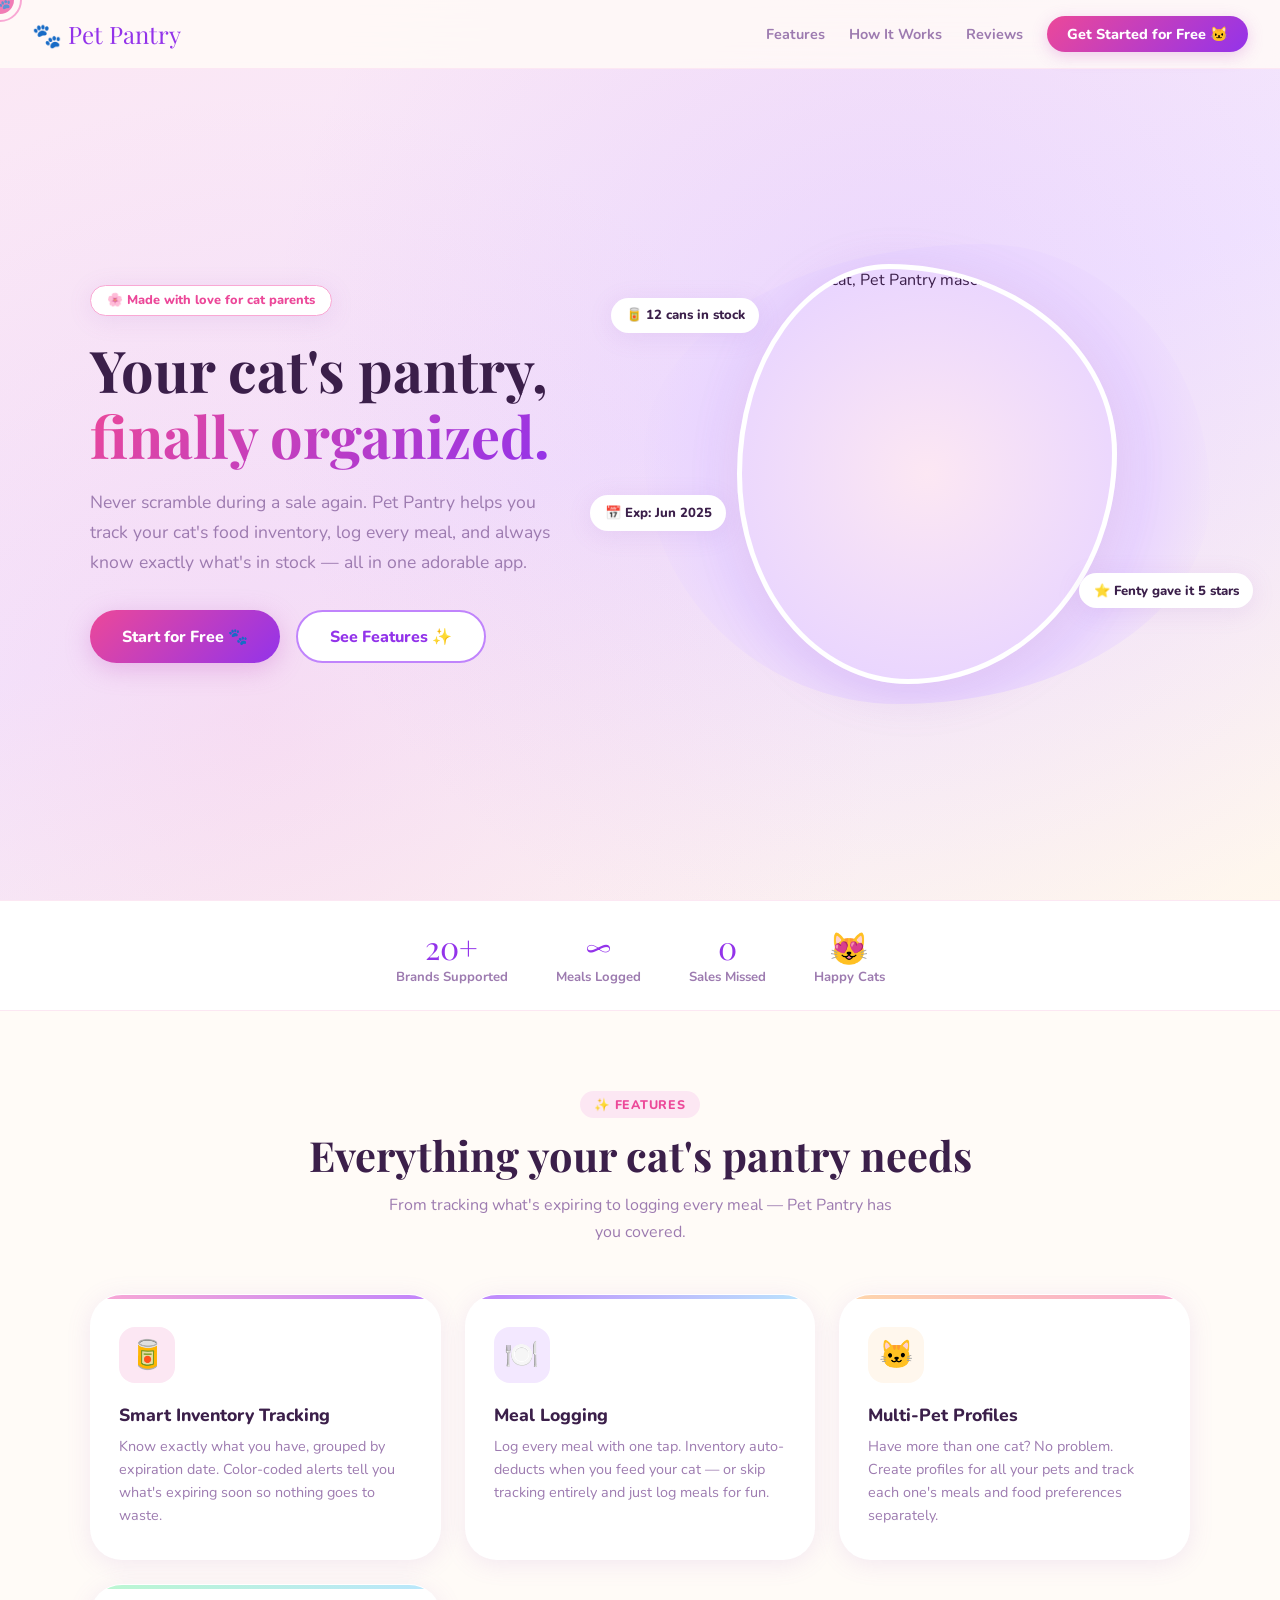
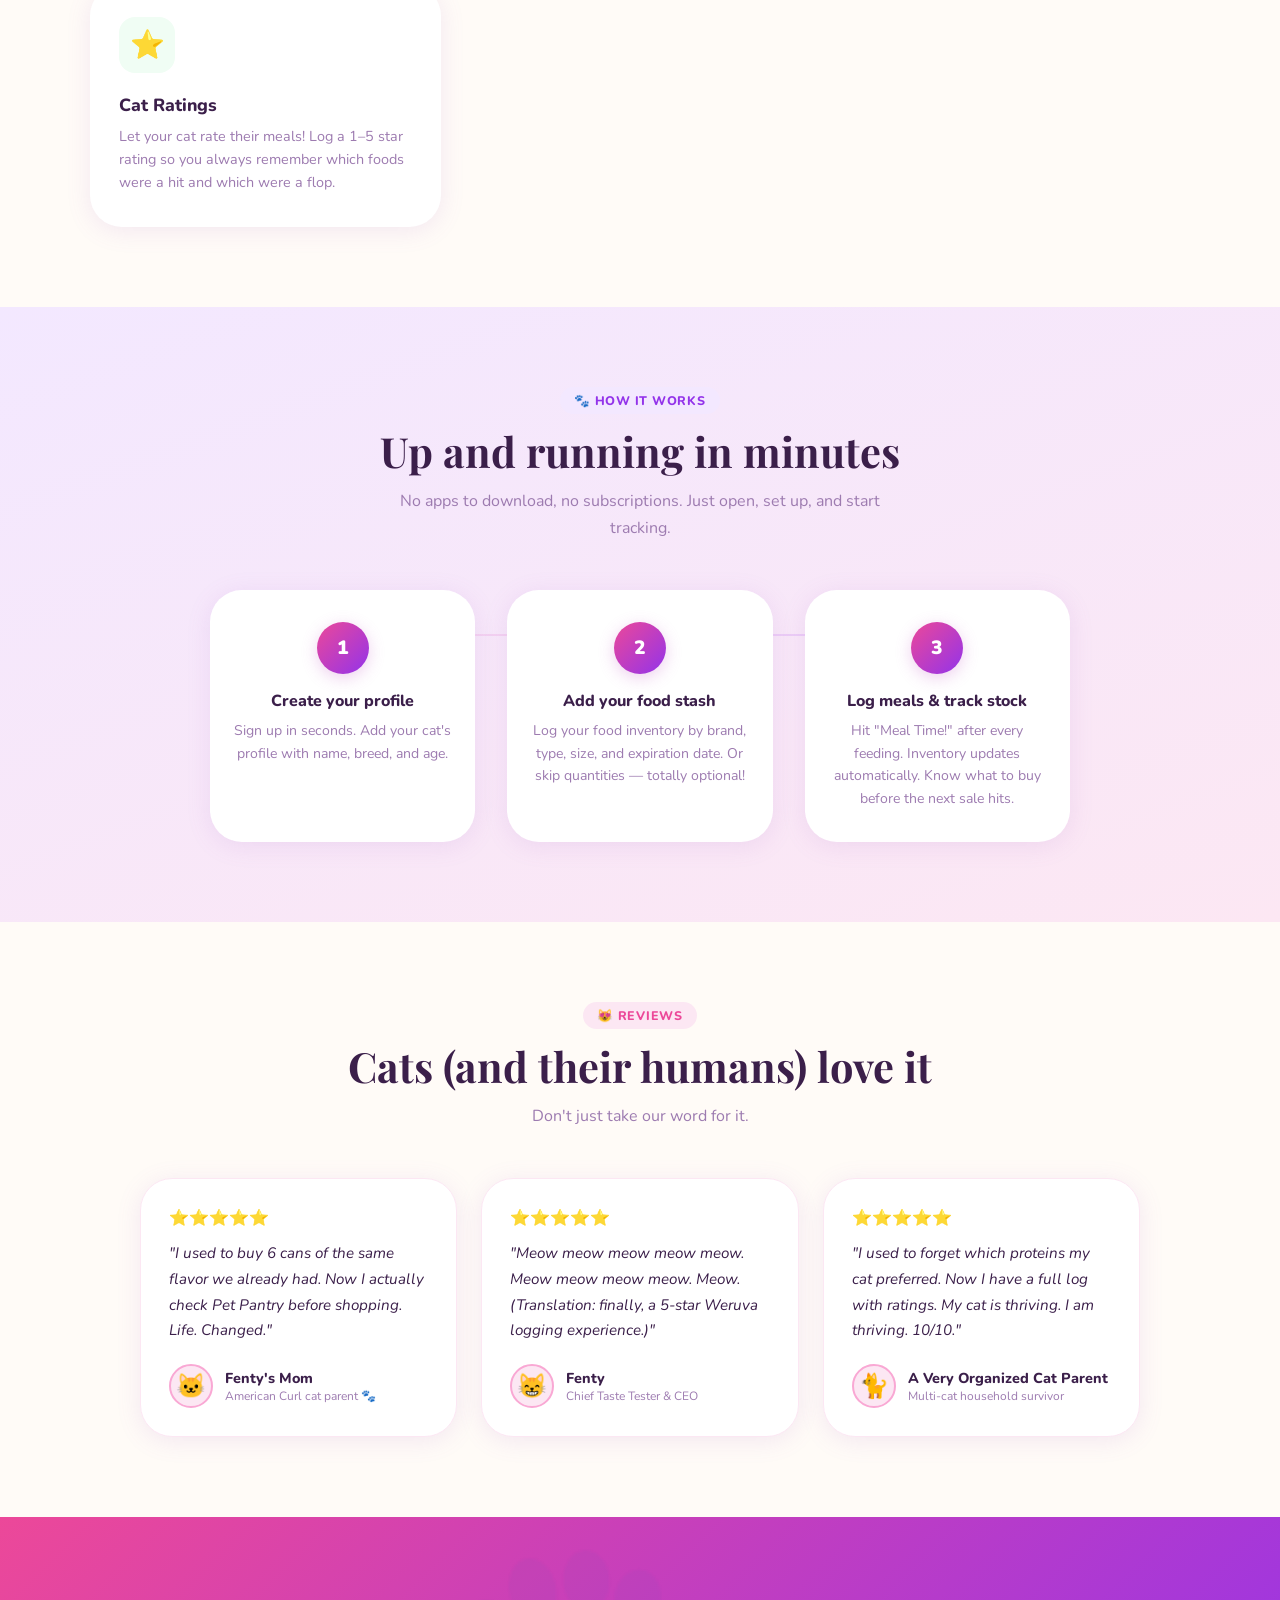
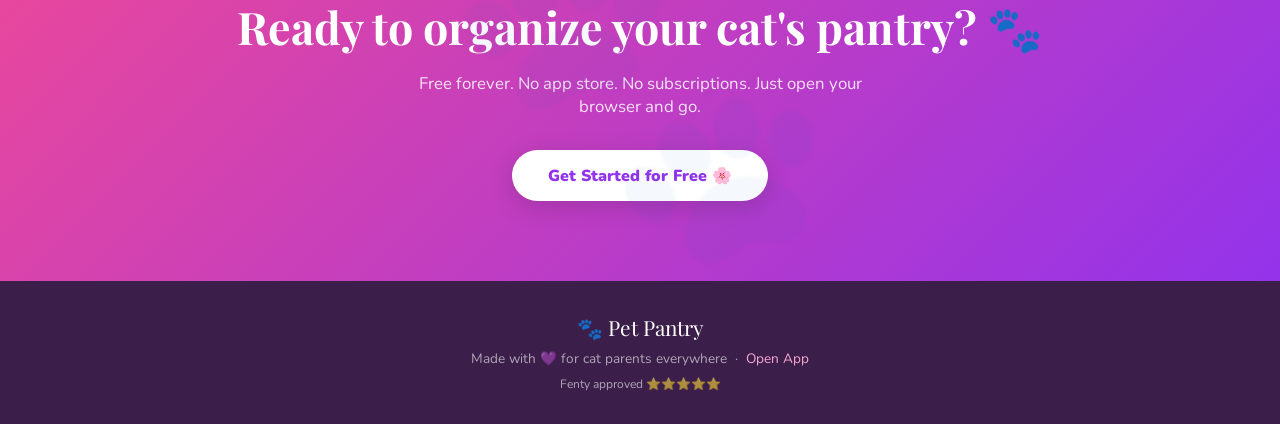
==== commit 2eea7819: "🔗 Connect landing page buttons to app" ====
--- a/index.html
+++ b/index.html
@@ -511,8 +511,7 @@
     <a href="#features">Features</a>
     <a href="#how">How It Works</a>
     <a href="#testimonials">Reviews</a>
-    <a href="index.html" class="nav-cta">Get Started Free 🐱</a>
-  </div>
+<a href="app.html" class="nav-cta">Get Started for Free 🐱</a>  </div>
 </nav>
 
 <!-- ══ HERO ══════════════════════════════════ -->
@@ -523,8 +522,7 @@
       <h1>Your cat's pantry,<br/><span class="highlight">finally organized.</span></h1>
       <p>Never scramble during a sale again. Pet Pantry helps you track your cat's food inventory, log every meal, and always know exactly what's in stock — all in one adorable app.</p>
       <div class="hero-btns">
-        <a href="index.html" class="btn-primary-lg">Start for Free 🐾</a>
-        <a href="#features" class="btn-ghost-lg">See Features ✨</a>
+<a href="app.html" class="btn-primary-lg">Start for Free 🐾</a>        <a href="#features" class="btn-ghost-lg">See Features ✨</a>
       </div>
     </div>
     <div class="hero-img-wrap reveal">
@@ -641,8 +639,7 @@
 <section class="cta-section reveal">
   <h2>Ready to organize your cat's pantry? 🐾</h2>
   <p>Free forever. No app store. No subscriptions. Just open your browser and go.</p>
-  <a href="index.html" class="btn-white">Get Started Free 🌸</a>
-</section>
+<a href="app.html" class="btn-white">Get Started for Free 🌸</a></section>
 
 <!-- ══ FOOTER ═════════════════════════════ -->
 <footer>
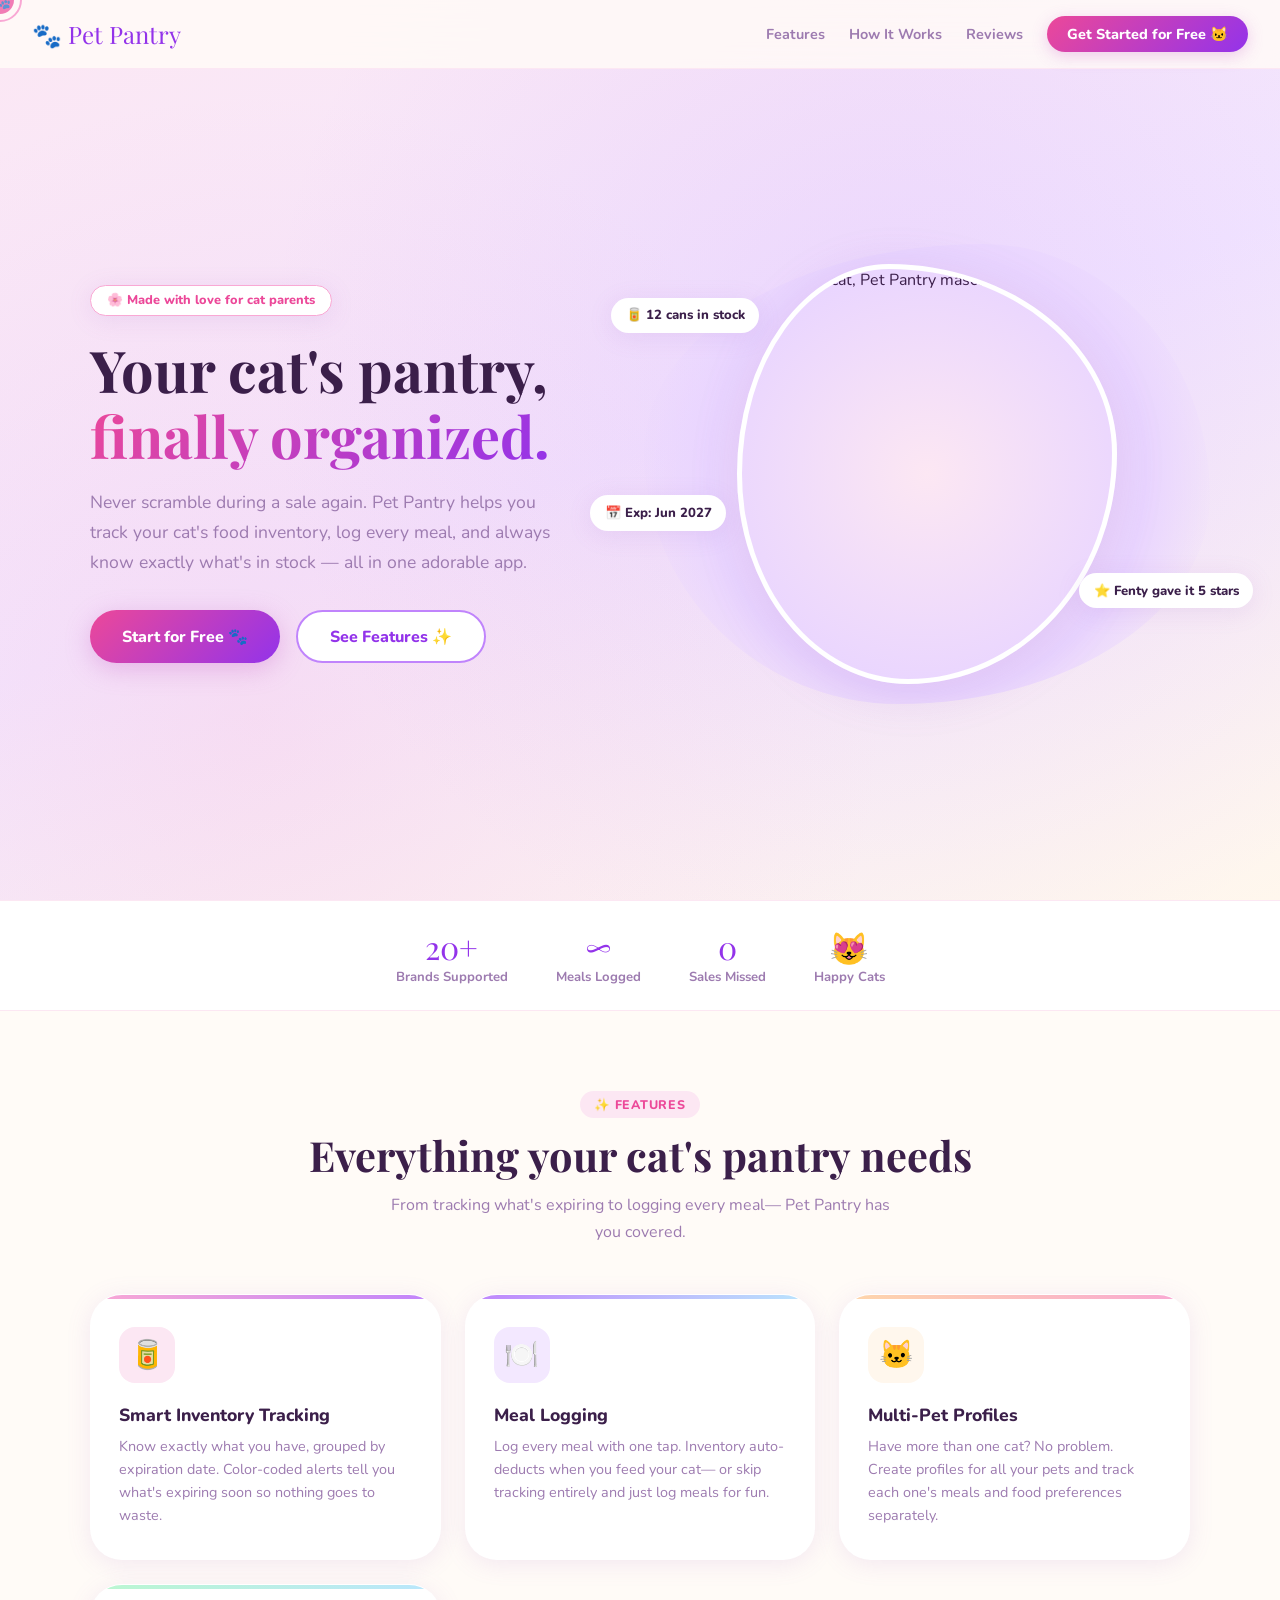
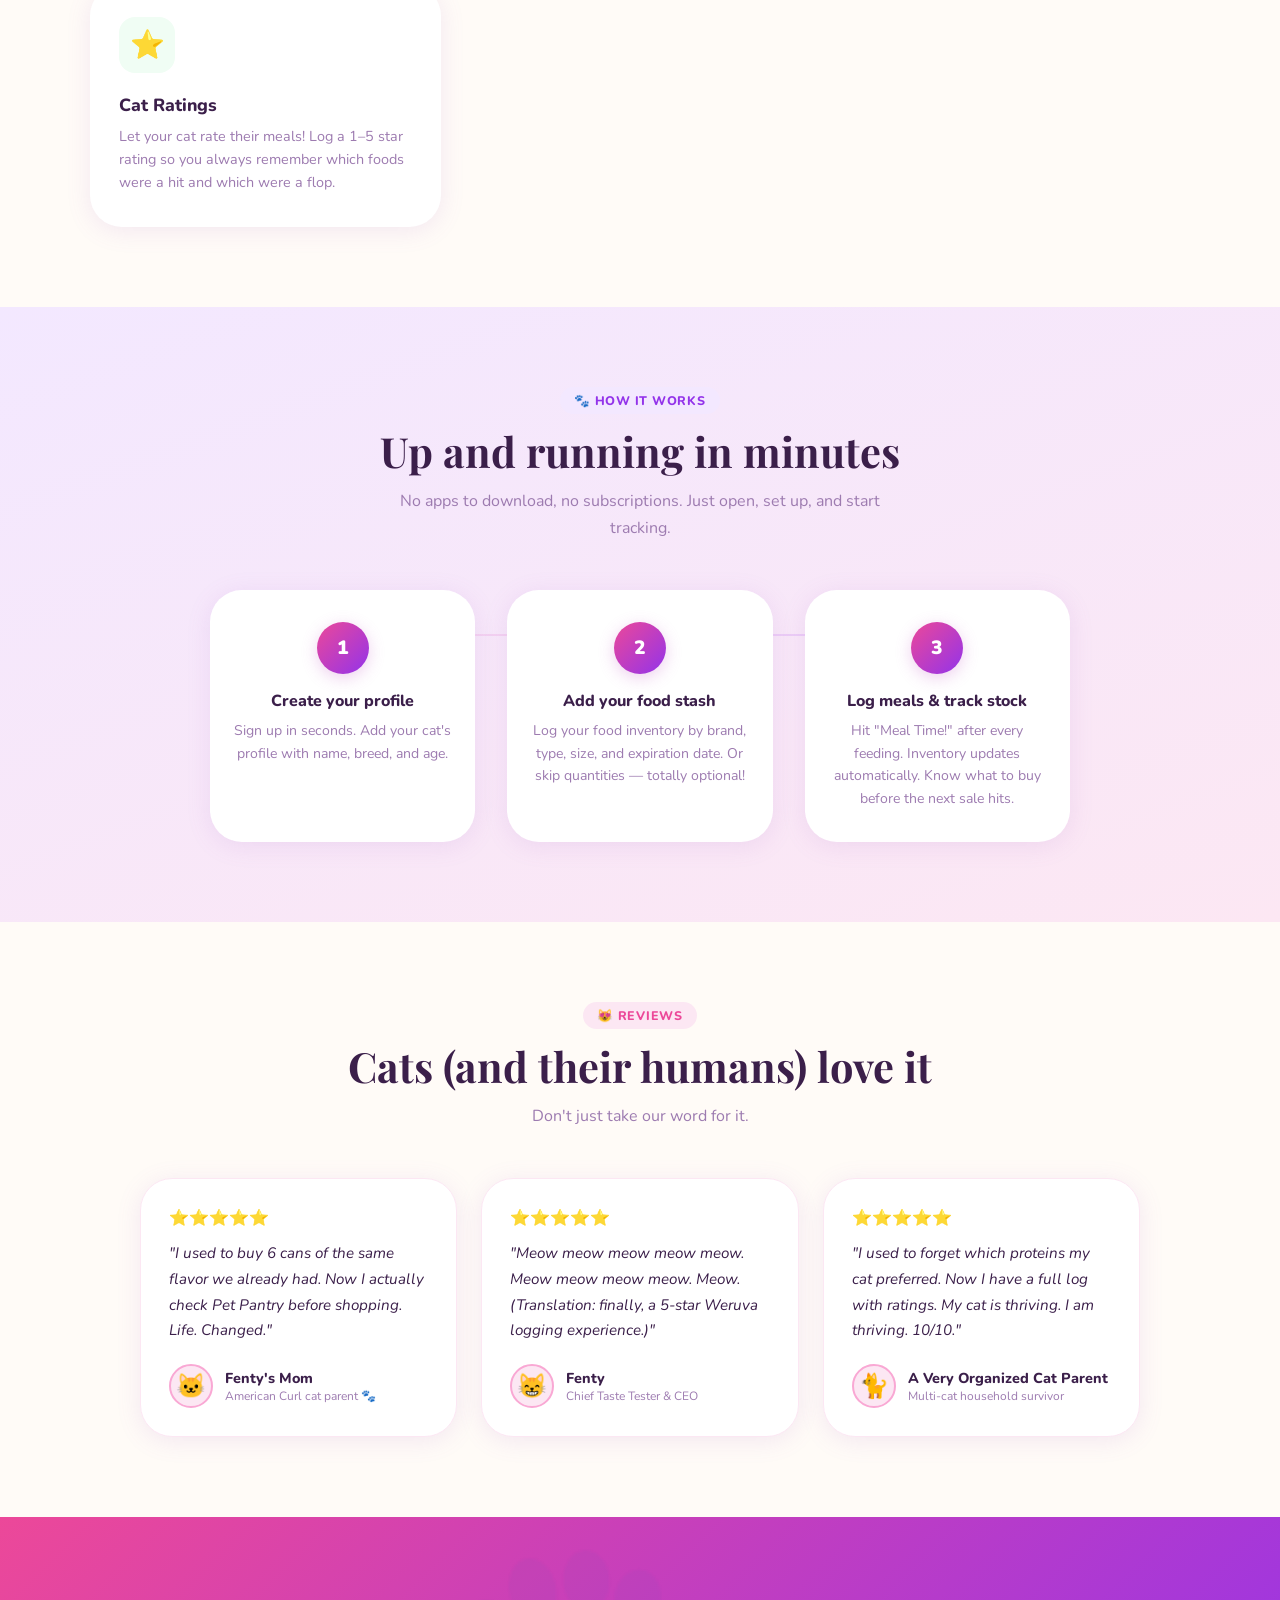
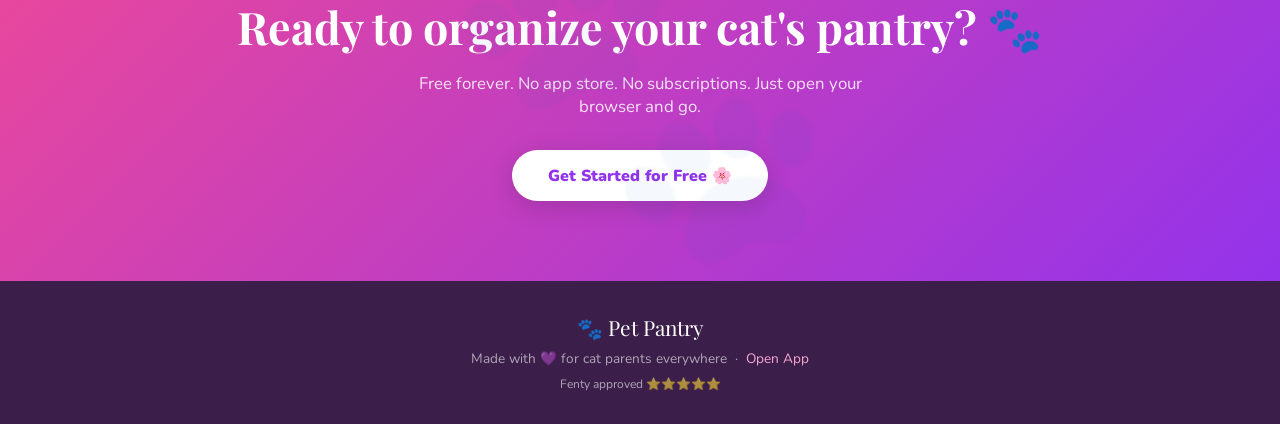
==== commit 8c2568e2: "🐱 Add Fenty mascot photo" ====
--- a/index.html
+++ b/index.html
@@ -530,7 +530,7 @@
       <img src="fenty.jpg" alt="Fenty the cat, Pet Pantry mascot" class="hero-img"/>
       <div class="hero-float f1">🥫 12 cans in stock</div>
       <div class="hero-float f2">⭐ Fenty gave it 5 stars</div>
-      <div class="hero-float f3">📅 Exp: Jun 2025</div>
+      <div class="hero-float f3">📅 Exp: Jun 2027</div>
     </div>
   </div>
 </section>
@@ -548,7 +548,7 @@
   <div class="center reveal">
     <div class="section-tag">✨ Features</div>
     <h2 class="section-title">Everything your cat's pantry needs</h2>
-    <p class="section-sub">From tracking what's expiring to logging every meal — Pet Pantry has you covered.</p>
+    <p class="section-sub">From tracking what's expiring to logging every meal— Pet Pantry has you covered.</p>
   </div>
   <div class="features-grid">
     <div class="feat-card c1 reveal">
@@ -559,7 +559,7 @@
     <div class="feat-card c2 reveal">
       <div class="feat-icon">🍽️</div>
       <h3>Meal Logging</h3>
-      <p>Log every meal with one tap. Inventory auto-deducts when you feed your cat — or skip tracking entirely and just log meals for fun.</p>
+      <p>Log every meal with one tap. Inventory auto-deducts when you feed your cat— or skip tracking entirely and just log meals for fun.</p>
     </div>
     <div class="feat-card c3 reveal">
       <div class="feat-icon">🐱</div>
